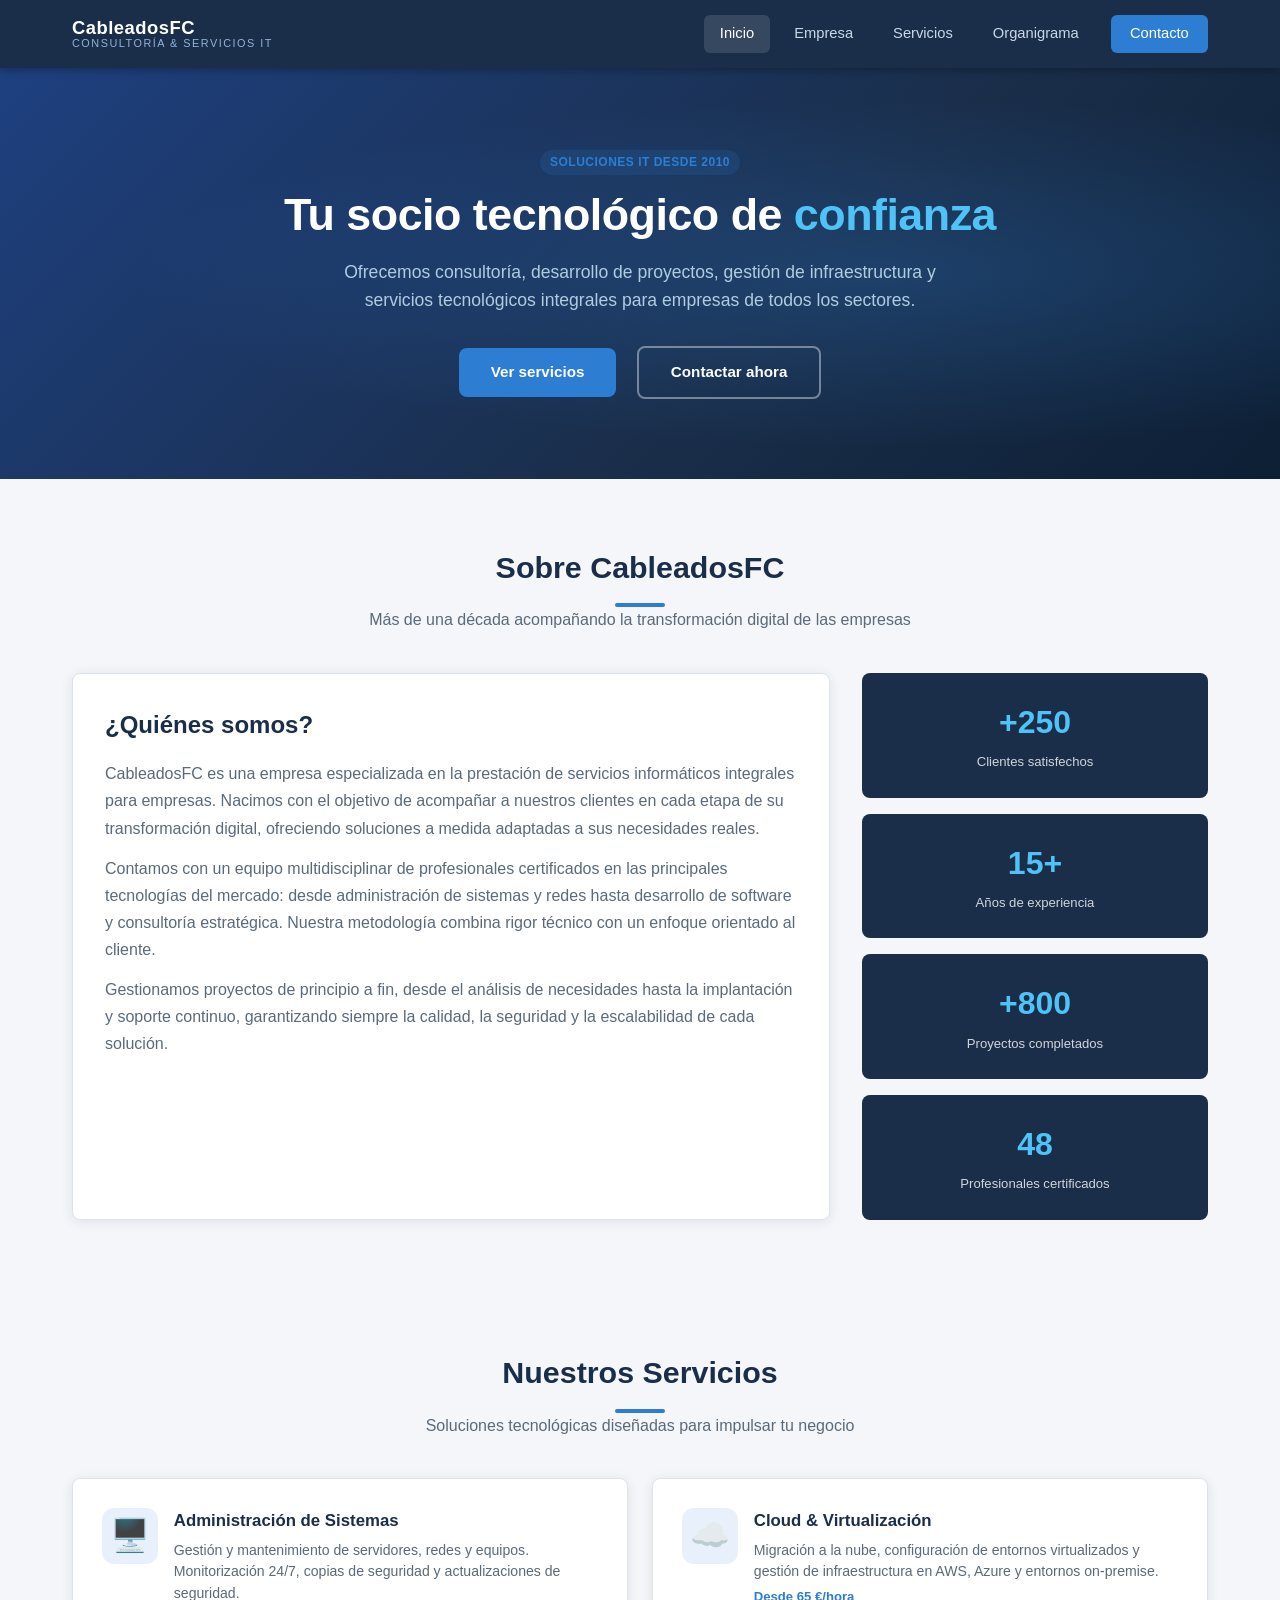
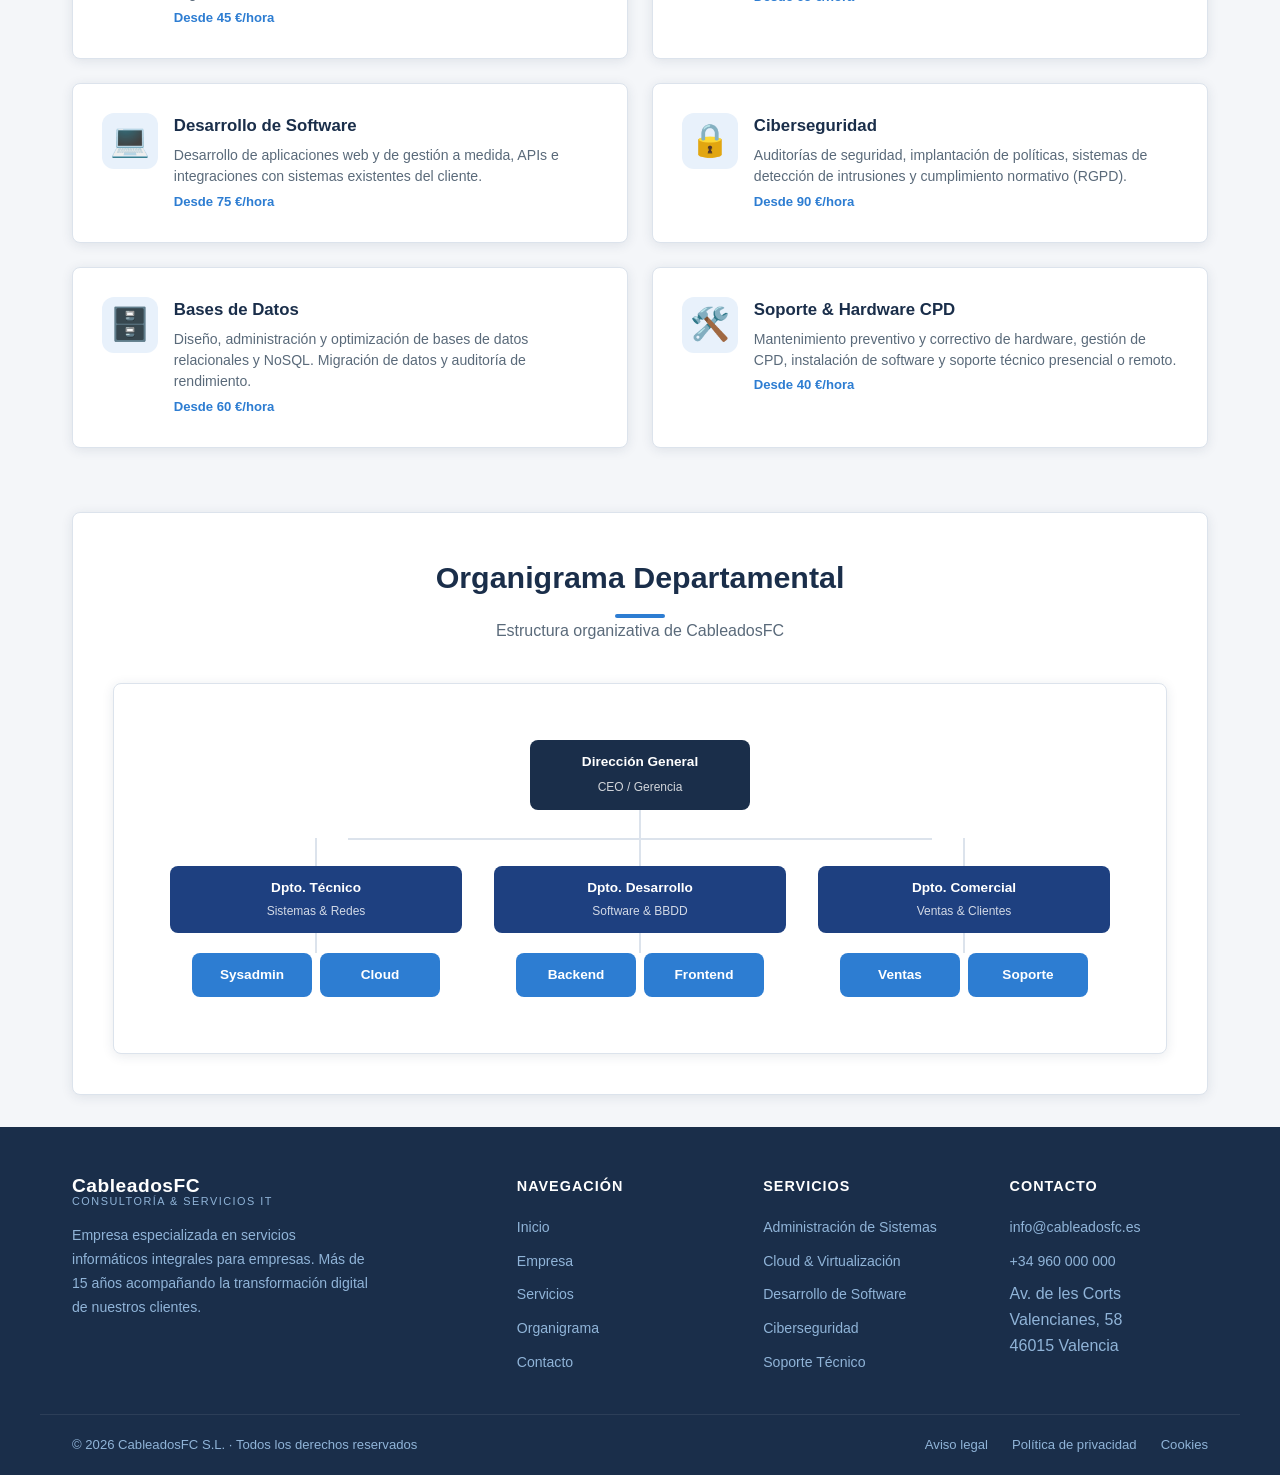
==== WEB_PI/index.html @ 805251ac "Web Creada" ====
<!DOCTYPE html>
<html lang="es">
<head>
  <meta charset="UTF-8">
  <meta name="viewport" content="width=device-width, initial-scale=1.0">
  <title>CableadosFC – Consultoría IT y Servicios Informáticos</title>
  <meta name="description" content="Empresa de servicios informáticos para empresas.">
  <link rel="stylesheet" href="CSS/styles.css">
</head>
<body>

  <header>
    <div class="header-inner">
      <a href="index.html" class="logo">
        <div class="logo-text">
          <span class="logo-name">CableadosFC</span>
          <span class="logo-tagline">Consultoría &amp; Servicios IT</span>
        </div>
      </a>
      <nav aria-label="Navegación principal">
        <a href="index.html" class="active">Inicio</a>
        <a href="#empresa">Empresa</a>
        <a href="#servicios">Servicios</a>
        <a href="#organigrama">Organigrama</a>
        <a href="HTML/contacto.html" class="nav-cta">Contacto</a>
      </nav>
    </div>
  </header>

  <section class="hero" aria-label="Presentación de la empresa">
    <div class="hero-content">
      <span class="badge">Soluciones IT desde 2010</span>
      <h1>Tu socio tecnológico de <span>confianza</span></h1>
      <p>Ofrecemos consultoría, desarrollo de proyectos, gestión de infraestructura y servicios tecnológicos integrales para empresas de todos los sectores.</p>
      <div>
        <a href="#servicios" class="btn btn-primary">Ver servicios</a>
        <a href="contacto.html" class="btn btn-outline">Contactar ahora</a>
      </div>
    </div>
  </section>

  <main>

    <section id="empresa" aria-labelledby="h2-empresa">
      <div class="section-header">
        <h2 id="h2-empresa">Sobre CableadosFC</h2>
        <div class="divider"></div>
        <p>Más de una década acompañando la transformación digital de las empresas</p>
      </div>
      <div class="empresa-grid">
        <article class="empresa-desc">
          <h2>¿Quiénes somos?</h2>
          <p>
            CableadosFC es una empresa especializada en la prestación de servicios informáticos integrales para empresas. Nacimos con el objetivo de acompañar a nuestros clientes en cada etapa de su transformación digital, ofreciendo soluciones a medida adaptadas a sus necesidades reales.
          </p>
          <p>
            Contamos con un equipo multidisciplinar de profesionales certificados en las principales tecnologías del mercado: desde administración de sistemas y redes hasta desarrollo de software y consultoría estratégica. Nuestra metodología combina rigor técnico con un enfoque orientado al cliente.
          </p>
          <p>
            Gestionamos proyectos de principio a fin, desde el análisis de necesidades hasta la implantación y soporte continuo, garantizando siempre la calidad, la seguridad y la escalabilidad de cada solución.
          </p>
        </article>
        <aside class="empresa-stats" aria-label="Estadísticas de la empresa">
          <div class="stat-card">
            <span class="stat-number">+250</span>
            <span class="stat-label">Clientes satisfechos</span>
          </div>
          <div class="stat-card">
            <span class="stat-number">15+</span>
            <span class="stat-label">Años de experiencia</span>
          </div>
          <div class="stat-card">
            <span class="stat-number">+800</span>
            <span class="stat-label">Proyectos completados</span>
          </div>
          <div class="stat-card">
            <span class="stat-number">48</span>
            <span class="stat-label">Profesionales certificados</span>
          </div>
        </aside>
      </div>
    </section>

    <section id="servicios" aria-labelledby="h2-servicios">
      <div class="section-header">
        <h2 id="h2-servicios">Nuestros Servicios</h2>
        <div class="divider"></div>
        <p>Soluciones tecnológicas diseñadas para impulsar tu negocio</p>
      </div>
      <div class="servicios-grid">

        <article class="servicio-card">
          <div class="servicio-icon">🖥️</div>
          <div class="servicio-info">
            <h3>Administración de Sistemas</h3>
            <p>Gestión y mantenimiento de servidores, redes y equipos. Monitorización 24/7, copias de seguridad y actualizaciones de seguridad.</p>
            <span class="precio">Desde 45 €/hora</span>
          </div>
        </article>

        <article class="servicio-card">
          <div class="servicio-icon">☁️</div>
          <div class="servicio-info">
            <h3>Cloud &amp; Virtualización</h3>
            <p>Migración a la nube, configuración de entornos virtualizados y gestión de infraestructura en AWS, Azure y entornos on-premise.</p>
            <span class="precio">Desde 65 €/hora</span>
          </div>
        </article>

        <article class="servicio-card">
          <div class="servicio-icon">💻</div>
          <div class="servicio-info">
            <h3>Desarrollo de Software</h3>
            <p>Desarrollo de aplicaciones web y de gestión a medida, APIs e integraciones con sistemas existentes del cliente.</p>
            <span class="precio">Desde 75 €/hora</span>
          </div>
        </article>

        <article class="servicio-card">
          <div class="servicio-icon">🔒</div>
          <div class="servicio-info">
            <h3>Ciberseguridad</h3>
            <p>Auditorías de seguridad, implantación de políticas, sistemas de detección de intrusiones y cumplimiento normativo (RGPD).</p>
            <span class="precio">Desde 90 €/hora</span>
          </div>
        </article>

        <article class="servicio-card">
          <div class="servicio-icon">🗄️</div>
          <div class="servicio-info">
            <h3>Bases de Datos</h3>
            <p>Diseño, administración y optimización de bases de datos relacionales y NoSQL. Migración de datos y auditoría de rendimiento.</p>
            <span class="precio">Desde 60 €/hora</span>
          </div>
        </article>

        <article class="servicio-card">
          <div class="servicio-icon">🛠️</div>
          <div class="servicio-info">
            <h3>Soporte &amp; Hardware CPD</h3>
            <p>Mantenimiento preventivo y correctivo de hardware, gestión de CPD, instalación de software y soporte técnico presencial o remoto.</p>
            <span class="precio">Desde 40 €/hora</span>
          </div>
        </article>

      </div>
    </section>

    <section id="organigrama" aria-labelledby="h2-org">
      <div class="section-header">
        <h2 id="h2-org">Organigrama Departamental</h2>
        <div class="divider"></div>
        <p>Estructura organizativa de CableadosFC</p>
      </div>

      <div id="organigrama">
        <div class="org-chart">

          <div class="org-node" style="max-width:220px; width:100%;">
            <strong>Dirección General</strong>
            <span>CEO / Gerencia</span>
          </div>

          <div class="org-line-v"></div>

          <div style="display:flex; width:100%; justify-content:center; position:relative;">
            <div style="position:absolute; top:0; left:20%; right:20%; height:2px; background:var(--borde);"></div>
            <div class="org-branch" style="flex:1;">
              <div class="org-line-v" style="height:28px;"></div>
              <div class="org-node secondary" style="width:90%;">
                <strong>Dpto. Técnico</strong>
                <span>Sistemas &amp; Redes</span>
              </div>
              <div class="org-line-v" style="height:20px;"></div>
              <div style="display:flex; gap:0.5rem; justify-content:center; width:100%;">
                <div class="org-node tertiary">
                  <strong>Sysadmin</strong>
                </div>
                <div class="org-node tertiary">
                  <strong>Cloud</strong>
                </div>
              </div>
            </div>

            <div class="org-branch" style="flex:1;">
              <div class="org-line-v" style="height:28px;"></div>
              <div class="org-node secondary" style="width:90%;">
                <strong>Dpto. Desarrollo</strong>
                <span>Software &amp; BBDD</span>
              </div>
              <div class="org-line-v" style="height:20px;"></div>
              <div style="display:flex; gap:0.5rem; justify-content:center; width:100%;">
                <div class="org-node tertiary">
                  <strong>Backend</strong>
                </div>
                <div class="org-node tertiary">
                  <strong>Frontend</strong>
                </div>
              </div>
            </div>

            <div class="org-branch" style="flex:1;">
              <div class="org-line-v" style="height:28px;"></div>
              <div class="org-node secondary" style="width:90%;">
                <strong>Dpto. Comercial</strong>
                <span>Ventas &amp; Clientes</span>
              </div>
              <div class="org-line-v" style="height:20px;"></div>
              <div style="display:flex; gap:0.5rem; justify-content:center; width:100%;">
                <div class="org-node tertiary">
                  <strong>Ventas</strong>
                </div>
                <div class="org-node tertiary">
                  <strong>Soporte</strong>
                </div>
              </div>
            </div>
          </div>

        </div>
      </div>
    </section>

  </main>

  <footer>
    <div class="footer-main">
      <div class="footer-brand">
        <div class="logo" style="margin-bottom:0;">
          <div class="logo-text">
            <span class="logo-name">CableadosFC</span>
            <span class="logo-tagline">Consultoría &amp; Servicios IT</span>
          </div>
        </div>
        <p>Empresa especializada en servicios informáticos integrales para empresas. Más de 15 años acompañando la transformación digital de nuestros clientes.</p>
      </div>
      <div class="footer-col">
        <h4>Navegación</h4>
        <ul>
          <li><a href="index.html">Inicio</a></li>
          <li><a href="#empresa">Empresa</a></li>
          <li><a href="#servicios">Servicios</a></li>
          <li><a href="#organigrama">Organigrama</a></li>
          <li><a href="contacto.html">Contacto</a></li>
        </ul>
      </div>
      <div class="footer-col">
        <h4>Servicios</h4>
        <ul>
          <li><a href="#servicios">Administración de Sistemas</a></li>
          <li><a href="#servicios">Cloud &amp; Virtualización</a></li>
          <li><a href="#servicios">Desarrollo de Software</a></li>
          <li><a href="#servicios">Ciberseguridad</a></li>
          <li><a href="#servicios">Soporte Técnico</a></li>
        </ul>
      </div>
      <div class="footer-col">
        <h4>Contacto</h4>
        <ul>
          <li><a href="mailto:info@cableadosfc.es">info@cableadosfc.es</a></li>
          <li><a href="tel:+34960000000">+34 960 000 000</a></li>
          <li>Av. de les Corts Valencianes, 58<br>46015 Valencia</li>
        </ul>
      </div>
    </div>
    <div class="footer-bottom">
      <span>&copy; 2026 CableadosFC S.L. · Todos los derechos reservados</span>
      <div style="display:flex;gap:1.5rem;">
        <a href="#">Aviso legal</a>
        <a href="#">Política de privacidad</a>
        <a href="#">Cookies</a>
      </div>
    </div>
  </footer>

</body>
</html>
---- WEB_PI/CSS/styles.css ----
/* ===== RESET & BASE ===== */
*, *::before, *::after {
  box-sizing: border-box;
  margin: 0;
  padding: 0;
}

:root {
  --azul-oscuro: #1a2e4a;
  --azul-medio: #1e4080;
  --azul-claro: #2d7dd2;
  --azul-hover: #1a5fa8;
  --gris-claro: #f4f6f9;
  --blanco: #ffffff;
  --texto: #2c3e50;
  --texto-suave: #5a6a7a;
  --borde: #dce3ec;
  --sombra: 0 2px 12px rgba(26,46,74,0.10);
  --radio: 8px;
  --font: 'Segoe UI', Tahoma, Geneva, sans-serif;
}

html { scroll-behavior: smooth; }

body {
  font-family: var(--font);
  font-size: 16px;
  color: var(--texto);
  background: var(--gris-claro);
  line-height: 1.6;
}

a { color: var(--azul-claro); text-decoration: none; transition: color .2s; }
a:hover { color: var(--azul-hover); }

img { max-width: 100%; display: block; }

/* ===== HEADER & NAV ===== */
header {
  background: var(--azul-oscuro);
  position: sticky;
  top: 0;
  z-index: 100;
  box-shadow: 0 2px 8px rgba(0,0,0,0.3);
}

.header-inner {
  max-width: 1200px;
  margin: 0 auto;
  padding: 0 2rem;
  display: flex;
  align-items: center;
  justify-content: space-between;
  height: 68px;
}

.logo {
  display: flex;
  align-items: center;
  gap: 12px;
  text-decoration: none;
}


.logo-text {
  display: flex;
  flex-direction: column;
  line-height: 1.1;
}

.logo-name {
  font-size: 1.15rem;
  font-weight: 700;
  color: var(--blanco);
  letter-spacing: 0.5px;
}

.logo-tagline {
  font-size: 0.68rem;
  color: #90b4d8;
  letter-spacing: 1.5px;
  text-transform: uppercase;
}

nav {
  display: flex;
  align-items: center;
  gap: 0.5rem;
}

nav a {
  color: #c8d8e8;
  padding: 0.45rem 1rem;
  border-radius: 6px;
  font-size: 0.92rem;
  font-weight: 500;
  transition: all .2s;
  white-space: nowrap;
}

nav a:hover, nav a.active {
  color: var(--blanco);
  background: rgba(255,255,255,0.12);
}

.nav-cta {
  background: var(--azul-claro) !important;
  color: white !important;
  padding: 0.45rem 1.2rem !important;
  margin-left: 0.5rem;
}

.nav-cta:hover {
  background: var(--azul-hover) !important;
}

/* ===== HERO / H1 ===== */
.hero {
  background: linear-gradient(135deg, var(--azul-medio) 0%, var(--azul-oscuro) 60%, #0d1f35 100%);
  color: var(--blanco);
  padding: 5rem 2rem;
  text-align: center;
  position: relative;
  overflow: hidden;
}

.hero::before {
  content: '';
  position: absolute;
  inset: 0;
  background: radial-gradient(ellipse at 70% 50%, rgba(45,125,210,0.25) 0%, transparent 60%);
}

.hero-content {
  position: relative;
  max-width: 780px;
  margin: 0 auto;
}

.hero h1 {
  font-size: clamp(1.8rem, 4vw, 2.8rem);
  font-weight: 800;
  line-height: 1.2;
  margin-bottom: 1rem;
  letter-spacing: -0.5px;
}

.hero h1 span { color: #4fc3f7; }

.hero p {
  font-size: 1.1rem;
  color: #b0cce0;
  max-width: 600px;
  margin: 0 auto 2rem;
}

.btn {
  display: inline-block;
  padding: 0.75rem 2rem;
  border-radius: 8px;
  font-weight: 600;
  font-size: 0.95rem;
  transition: all .2s;
  cursor: pointer;
  border: none;
  font-family: var(--font);
}

.btn-primary {
  background: var(--azul-claro);
  color: white;
}

.btn-primary:hover {
  background: var(--azul-hover);
  color: white;
  transform: translateY(-2px);
  box-shadow: 0 4px 16px rgba(45,125,210,0.4);
}

.btn-outline {
  background: transparent;
  color: white;
  border: 2px solid rgba(255,255,255,0.4);
  margin-left: 1rem;
}

.btn-outline:hover {
  background: rgba(255,255,255,0.1);
  color: white;
  border-color: white;
}

/* ===== LAYOUT ===== */
main {
  max-width: 1200px;
  margin: 0 auto;
  padding: 0 2rem;
}

section {
  padding: 4rem 0;
}

.section-header {
  text-align: center;
  margin-bottom: 2.5rem;
}

.section-header h2 {
  font-size: 1.9rem;
  font-weight: 700;
  color: var(--azul-oscuro);
  margin-bottom: 0.5rem;
}

.section-header p {
  color: var(--texto-suave);
  font-size: 1rem;
  max-width: 550px;
  margin: 0 auto;
}

.divider {
  width: 50px;
  height: 4px;
  background: var(--azul-claro);
  border-radius: 2px;
  margin: 0.75rem auto 0;
}

/* ===== SERVICIOS (Flexbox 2 cols) ===== */
.servicios-grid {
  display: flex;
  flex-wrap: wrap;
  gap: 1.5rem;
}

.servicio-card {
  flex: 1 1 calc(50% - 0.75rem);
  background: var(--blanco);
  border-radius: var(--radio);
  padding: 1.8rem;
  box-shadow: var(--sombra);
  border: 1px solid var(--borde);
  display: flex;
  gap: 1rem;
  align-items: flex-start;
  transition: transform .2s, box-shadow .2s;
}

.servicio-card:hover {
  transform: translateY(-4px);
  box-shadow: 0 8px 24px rgba(26,46,74,0.15);
}

.servicio-icon {
  font-size: 2rem;
  width: 56px;
  height: 56px;
  background: #e8f1fb;
  border-radius: 12px;
  display: flex;
  align-items: center;
  justify-content: center;
  flex-shrink: 0;
}

.servicio-info h3 {
  font-size: 1.05rem;
  font-weight: 700;
  color: var(--azul-oscuro);
  margin-bottom: 0.35rem;
}

.servicio-info p {
  font-size: 0.88rem;
  color: var(--texto-suave);
  line-height: 1.5;
}

.servicio-info .precio {
  margin-top: 0.5rem;
  font-size: 0.82rem;
  font-weight: 600;
  color: var(--azul-claro);
}

/* ===== ORGANIGRAMA ===== */
#organigrama {
  background: var(--blanco);
  border-radius: var(--radio);
  padding: 2.5rem;
  box-shadow: var(--sombra);
  border: 1px solid var(--borde);
}

.org-tree {
  display: flex;
  flex-direction: column;
  align-items: center;
  gap: 0;
}

.org-level {
  display: flex;
  justify-content: center;
  gap: 1.5rem;
  position: relative;
  width: 100%;
}

.org-level::before {
  content: '';
  position: absolute;
  top: 0;
  left: 50%;
  transform: translateX(-50%);
  width: 2px;
  height: 30px;
  background: var(--borde);
  top: -30px;
}

.org-level:first-child::before { display: none; }

.org-connector {
  height: 30px;
  display: flex;
  align-items: center;
  justify-content: center;
  position: relative;
}

.org-connector::before {
  content: '';
  width: 2px;
  height: 100%;
  background: var(--borde);
}

.org-row-connector {
  height: 30px;
  position: relative;
  display: flex;
  align-items: flex-start;
}

.org-node {
  background: var(--azul-oscuro);
  color: white;
  border-radius: 8px;
  padding: 0.7rem 1.4rem;
  text-align: center;
  min-width: 140px;
  position: relative;
}

.org-node.secondary {
  background: var(--azul-medio);
  font-size: 0.9rem;
}

.org-node.tertiary {
  background: var(--azul-claro);
  font-size: 0.85rem;
  min-width: 120px;
}

.org-node strong {
  display: block;
  font-size: 0.85rem;
  font-weight: 700;
}

.org-node span {
  font-size: 0.75rem;
  opacity: 0.8;
}

/* Custom org chart layout */
.org-chart {
  display: flex;
  flex-direction: column;
  align-items: center;
  gap: 0;
  overflow-x: auto;
  padding: 1rem 0;
}

.org-top { margin-bottom: 0; }

.org-line-v {
  width: 2px;
  height: 28px;
  background: var(--borde);
  margin: 0 auto;
}

.org-line-h-wrap {
  display: flex;
  align-items: flex-start;
  position: relative;
  justify-content: center;
}

.org-line-h-wrap::before {
  content: '';
  position: absolute;
  top: 0;
  left: calc(12.5% + 1px);
  right: calc(12.5% + 1px);
  height: 2px;
  background: var(--borde);
}

.org-branch {
  display: flex;
  flex-direction: column;
  align-items: center;
  flex: 1;
}

.org-branch .org-line-v { height: 20px; }

/* ===== EMPRESA INFO ===== */
.empresa-grid {
  display: flex;
  gap: 2rem;
  align-items: stretch;
}

.empresa-desc {
  flex: 2;
  background: var(--blanco);
  border-radius: var(--radio);
  padding: 2rem;
  box-shadow: var(--sombra);
  border: 1px solid var(--borde);
}

.empresa-stats {
  flex: 1;
  display: flex;
  flex-direction: column;
  gap: 1rem;
}

.stat-card {
  background: var(--azul-oscuro);
  color: white;
  border-radius: var(--radio);
  padding: 1.5rem;
  text-align: center;
}

.stat-number {
  font-size: 2rem;
  font-weight: 800;
  color: #4fc3f7;
  display: block;
}

.stat-label {
  font-size: 0.82rem;
  opacity: 0.8;
}

.empresa-desc h2 {
  color: var(--azul-oscuro);
  font-size: 1.5rem;
  margin-bottom: 1rem;
  font-weight: 700;
}

.empresa-desc p {
  color: var(--texto-suave);
  margin-bottom: 0.8rem;
  line-height: 1.7;
}

/* ===== CONTACTO PAGE ===== */
.contacto-layout {
  display: flex;
  gap: 2.5rem;
  align-items: flex-start;
}

.contacto-form-wrap {
  flex: 3;
  background: var(--blanco);
  border-radius: var(--radio);
  padding: 2.5rem;
  box-shadow: var(--sombra);
  border: 1px solid var(--borde);
}

.contacto-info {
  flex: 1.5;
  display: flex;
  flex-direction: column;
  gap: 1rem;
}

.info-card {
  background: var(--blanco);
  border-radius: var(--radio);
  padding: 1.3rem 1.5rem;
  box-shadow: var(--sombra);
  border: 1px solid var(--borde);
  display: flex;
  align-items: center;
  gap: 1rem;
}

.info-icon {
  font-size: 1.5rem;
  width: 44px;
  height: 44px;
  background: #e8f1fb;
  border-radius: 10px;
  display: flex;
  align-items: center;
  justify-content: center;
  flex-shrink: 0;
}

.info-card h4 {
  font-size: 0.82rem;
  font-weight: 600;
  color: var(--texto-suave);
  text-transform: uppercase;
  letter-spacing: 0.5px;
  margin-bottom: 0.2rem;
}

.info-card p {
  font-size: 0.9rem;
  color: var(--texto);
  font-weight: 500;
}

/* ===== FORM ===== */
.form-group {
  margin-bottom: 1.3rem;
}

.form-group label {
  display: block;
  font-size: 0.88rem;
  font-weight: 600;
  color: var(--azul-oscuro);
  margin-bottom: 0.4rem;
}

.form-group input,
.form-group textarea,
.form-group select {
  width: 100%;
  padding: 0.7rem 1rem;
  border: 1.5px solid var(--borde);
  border-radius: 6px;
  font-family: var(--font);
  font-size: 0.95rem;
  color: var(--texto);
  background: var(--gris-claro);
  transition: border-color .2s, box-shadow .2s;
  outline: none;
}

.form-group input:focus,
.form-group textarea:focus,
.form-group select:focus {
  border-color: var(--azul-claro);
  box-shadow: 0 0 0 3px rgba(45,125,210,0.15);
  background: white;
}

.form-group textarea { resize: vertical; min-height: 130px; }

.form-row { display: flex; gap: 1rem; }
.form-row .form-group { flex: 1; }

.form-submit { text-align: right; margin-top: 0.5rem; }

.form-title {
  font-size: 1.3rem;
  font-weight: 700;
  color: var(--azul-oscuro);
  margin-bottom: 0.3rem;
}

.form-subtitle {
  font-size: 0.88rem;
  color: var(--texto-suave);
  margin-bottom: 1.5rem;
}

/* ===== MAPA PLACEHOLDER ===== */
.mapa {
  background: linear-gradient(135deg, #e8f1fb, #d0e4f7);
  border-radius: var(--radio);
  height: 180px;
  display: flex;
  align-items: center;
  justify-content: center;
  flex-direction: column;
  gap: 0.5rem;
  color: var(--azul-medio);
  font-weight: 600;
  font-size: 0.9rem;
  border: 1px solid var(--borde);
}

.mapa span { font-size: 2rem; }

/* ===== FOOTER ===== */
footer {
  background: var(--azul-oscuro);
  color: #90b4d8;
  margin-top: 2rem;
}

.footer-main {
  max-width: 1200px;
  margin: 0 auto;
  padding: 3rem 2rem 2rem;
  display: flex;
  gap: 3rem;
  flex-wrap: wrap;
}

.footer-brand { flex: 2; }
.footer-col { flex: 1; min-width: 150px; }

.footer-brand .logo-name { font-size: 1.2rem; }
.footer-brand p {
  margin-top: 1rem;
  font-size: 0.88rem;
  line-height: 1.7;
  max-width: 300px;
}

.footer-col h4 {
  color: var(--blanco);
  font-size: 0.9rem;
  font-weight: 700;
  text-transform: uppercase;
  letter-spacing: 1px;
  margin-bottom: 1rem;
}

.footer-col ul { list-style: none; }
.footer-col ul li { margin-bottom: 0.5rem; }
.footer-col ul li a {
  color: #90b4d8;
  font-size: 0.88rem;
  transition: color .2s;
}
.footer-col ul li a:hover { color: var(--blanco); }

.footer-bottom {
  border-top: 1px solid rgba(255,255,255,0.08);
  padding: 1.2rem 2rem;
  max-width: 1200px;
  margin: 0 auto;
  display: flex;
  justify-content: space-between;
  align-items: center;
  font-size: 0.82rem;
  flex-wrap: wrap;
  gap: 0.5rem;
}

.footer-bottom a { color: #90b4d8; }
.footer-bottom a:hover { color: white; }

/* ===== BREADCRUMB (contacto) ===== */
.breadcrumb {
  background: var(--azul-medio);
  padding: 2.5rem 2rem;
  color: white;
  text-align: center;
}

.breadcrumb h1 { font-size: 1.8rem; font-weight: 700; }
.breadcrumb p { opacity: 0.75; margin-top: 0.3rem; font-size: 0.95rem; }
.breadcrumb-nav {
  margin-top: 0.8rem;
  font-size: 0.85rem;
  opacity: 0.7;
}
.breadcrumb-nav a { color: #4fc3f7; }
.breadcrumb-nav a:hover { color: white; }

/* ===== BADGE ===== */
.badge {
  display: inline-block;
  background: rgba(45,125,210,0.15);
  color: var(--azul-claro);
  font-size: 0.75rem;
  font-weight: 700;
  padding: 0.2rem 0.65rem;
  border-radius: 20px;
  letter-spacing: 0.5px;
  text-transform: uppercase;
  margin-bottom: 0.8rem;
}

/* ===== RESPONSIVE ===== */
@media (max-width: 900px) {
  .empresa-grid { flex-direction: column; }
  .empresa-stats { flex-direction: row; }
  .contacto-layout { flex-direction: column; }
}

@media (max-width: 768px) {
  .header-inner { padding: 0 1rem; }
  .logo-tagline { display: none; }

  nav a { padding: 0.4rem 0.6rem; font-size: 0.82rem; }

  .hero { padding: 3rem 1.5rem; }
  .btn-outline { display: none; }

  main { padding: 0 1rem; }
  section { padding: 2.5rem 0; }

  .servicio-card { flex: 1 1 100%; }
  .form-row { flex-direction: column; gap: 0; }
  .empresa-stats { flex-direction: column; }

  .footer-main { flex-direction: column; gap: 1.5rem; }
  .footer-bottom { flex-direction: column; text-align: center; }
}

@media (max-width: 480px) {
  nav { gap: 0.2rem; }
  nav a:not(.nav-cta) { display: none; }
  .org-node { min-width: 90px; padding: 0.5rem 0.8rem; font-size: 0.78rem; }
}
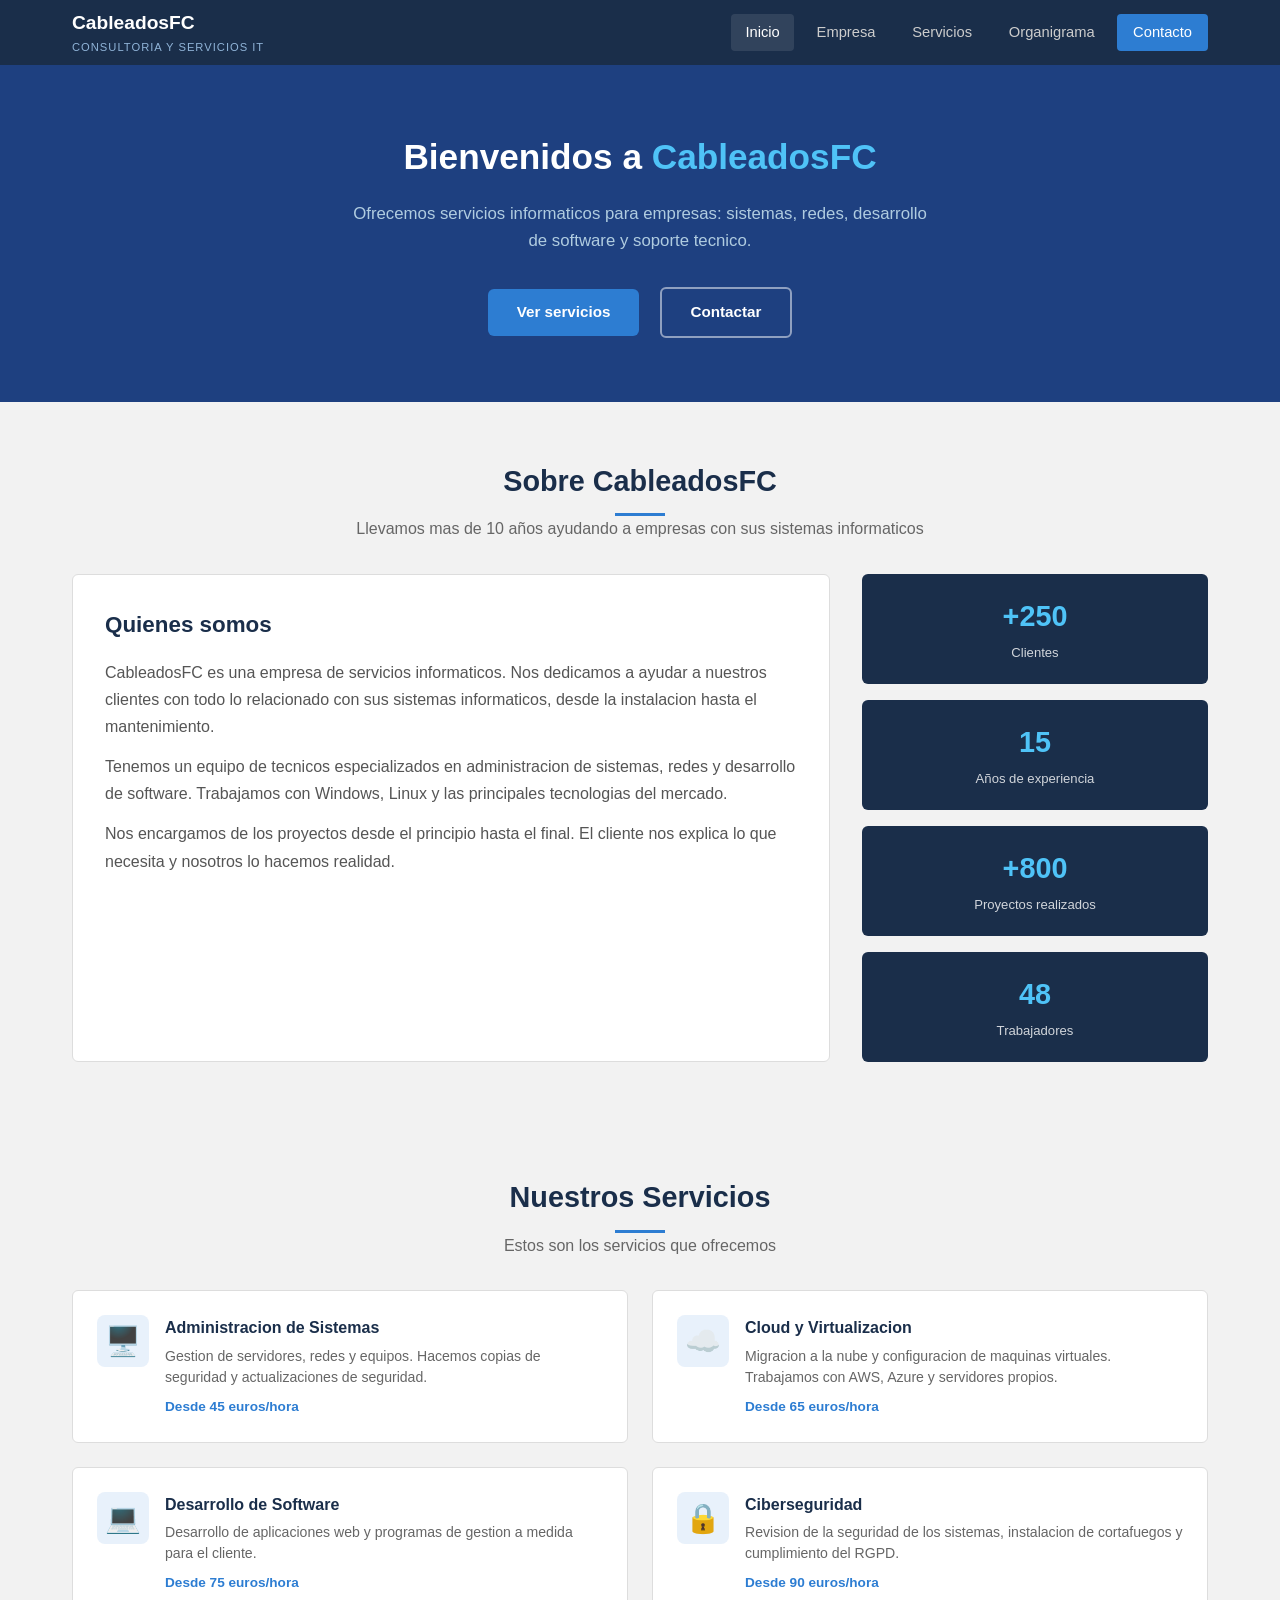
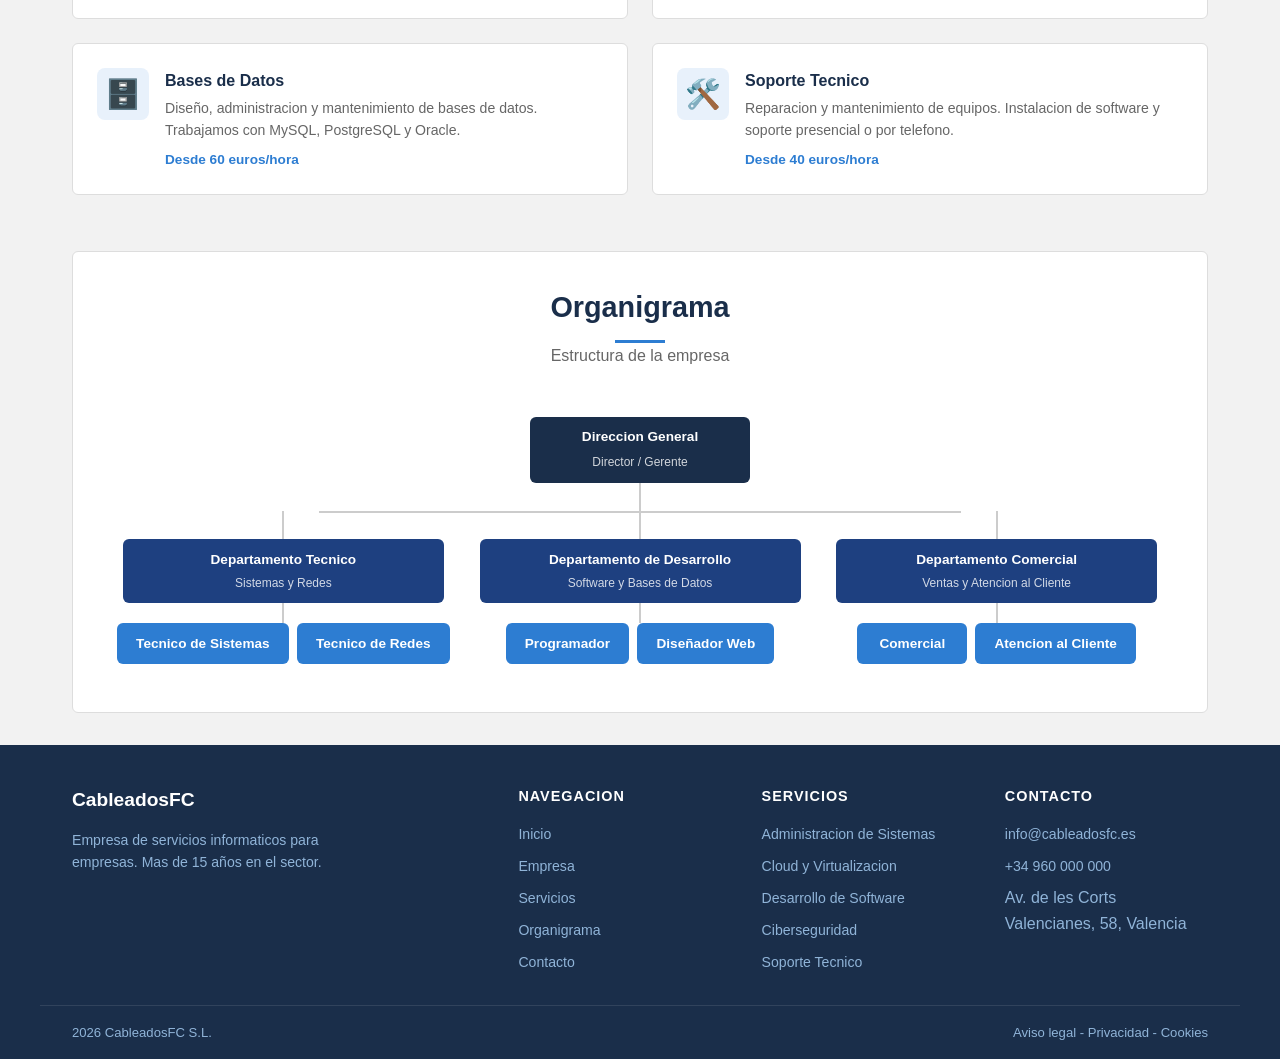
==== commit eb840d3a: "Cambios en la Web" ====
--- a/WEB_PI/index.html
+++ b/WEB_PI/index.html
@@ -3,8 +3,7 @@
 <head>
   <meta charset="UTF-8">
   <meta name="viewport" content="width=device-width, initial-scale=1.0">
-  <title>CableadosFC – Consultoría IT y Servicios Informáticos</title>
-  <meta name="description" content="Empresa de servicios informáticos para empresas.">
+  <title>CableadosFC - Servicios Informaticos</title>
   <link rel="stylesheet" href="CSS/styles.css">
 </head>
 <body>
@@ -12,12 +11,10 @@
   <header>
     <div class="header-inner">
       <a href="index.html" class="logo">
-        <div class="logo-text">
-          <span class="logo-name">CableadosFC</span>
-          <span class="logo-tagline">Consultoría &amp; Servicios IT</span>
-        </div>
+        <span class="logo-name">CableadosFC</span>
+        <span class="logo-tagline">Consultoria y Servicios IT</span>
       </a>
-      <nav aria-label="Navegación principal">
+      <nav>
         <a href="index.html" class="active">Inicio</a>
         <a href="#empresa">Empresa</a>
         <a href="#servicios">Servicios</a>
@@ -27,83 +24,82 @@
     </div>
   </header>
 
-  <section class="hero" aria-label="Presentación de la empresa">
+  <section class="hero">
     <div class="hero-content">
-      <span class="badge">Soluciones IT desde 2010</span>
-      <h1>Tu socio tecnológico de <span>confianza</span></h1>
-      <p>Ofrecemos consultoría, desarrollo de proyectos, gestión de infraestructura y servicios tecnológicos integrales para empresas de todos los sectores.</p>
+      <h1>Bienvenidos a <span>CableadosFC</span></h1>
+      <p>Ofrecemos servicios informaticos para empresas: sistemas, redes, desarrollo de software y soporte tecnico.</p>
       <div>
         <a href="#servicios" class="btn btn-primary">Ver servicios</a>
-        <a href="contacto.html" class="btn btn-outline">Contactar ahora</a>
+        <a href="HTML/contacto.html" class="btn btn-outline">Contactar</a>
       </div>
     </div>
   </section>
 
   <main>
 
-    <section id="empresa" aria-labelledby="h2-empresa">
+    <section id="empresa">
       <div class="section-header">
-        <h2 id="h2-empresa">Sobre CableadosFC</h2>
+        <h2>Sobre CableadosFC</h2>
         <div class="divider"></div>
-        <p>Más de una década acompañando la transformación digital de las empresas</p>
+        <p>Llevamos mas de 10 años ayudando a empresas con sus sistemas informaticos</p>
       </div>
       <div class="empresa-grid">
         <article class="empresa-desc">
-          <h2>¿Quiénes somos?</h2>
+          <h2>Quienes somos</h2>
           <p>
-            CableadosFC es una empresa especializada en la prestación de servicios informáticos integrales para empresas. Nacimos con el objetivo de acompañar a nuestros clientes en cada etapa de su transformación digital, ofreciendo soluciones a medida adaptadas a sus necesidades reales.
+            CableadosFC es una empresa de servicios informaticos. Nos dedicamos a ayudar a nuestros clientes con todo lo relacionado con sus sistemas informaticos, desde la instalacion hasta el mantenimiento.
           </p>
           <p>
-            Contamos con un equipo multidisciplinar de profesionales certificados en las principales tecnologías del mercado: desde administración de sistemas y redes hasta desarrollo de software y consultoría estratégica. Nuestra metodología combina rigor técnico con un enfoque orientado al cliente.
+            Tenemos un equipo de tecnicos especializados en administracion de sistemas, redes y desarrollo de software. Trabajamos con Windows, Linux y las principales tecnologias del mercado.
           </p>
           <p>
-            Gestionamos proyectos de principio a fin, desde el análisis de necesidades hasta la implantación y soporte continuo, garantizando siempre la calidad, la seguridad y la escalabilidad de cada solución.
+            Nos encargamos de los proyectos desde el principio hasta el final. El cliente nos explica lo que necesita y nosotros lo hacemos realidad.
           </p>
         </article>
-        <aside class="empresa-stats" aria-label="Estadísticas de la empresa">
+        <aside class="empresa-stats">
           <div class="stat-card">
             <span class="stat-number">+250</span>
-            <span class="stat-label">Clientes satisfechos</span>
-          </div>
-          <div class="stat-card">
-            <span class="stat-number">15+</span>
+            <span class="stat-label">Clientes</span>
+          </div>
+          <div class="stat-card">
+            <span class="stat-number">15</span>
             <span class="stat-label">Años de experiencia</span>
           </div>
           <div class="stat-card">
             <span class="stat-number">+800</span>
-            <span class="stat-label">Proyectos completados</span>
+            <span class="stat-label">Proyectos realizados</span>
           </div>
           <div class="stat-card">
             <span class="stat-number">48</span>
-            <span class="stat-label">Profesionales certificados</span>
+            <span class="stat-label">Trabajadores</span>
           </div>
         </aside>
       </div>
     </section>
 
-    <section id="servicios" aria-labelledby="h2-servicios">
+    <section id="servicios">
       <div class="section-header">
-        <h2 id="h2-servicios">Nuestros Servicios</h2>
+        <h2>Nuestros Servicios</h2>
         <div class="divider"></div>
-        <p>Soluciones tecnológicas diseñadas para impulsar tu negocio</p>
+        <p>Estos son los servicios que ofrecemos</p>
       </div>
       <div class="servicios-grid">
 
         <article class="servicio-card">
           <div class="servicio-icon">🖥️</div>
           <div class="servicio-info">
-            <h3>Administración de Sistemas</h3>
-            <p>Gestión y mantenimiento de servidores, redes y equipos. Monitorización 24/7, copias de seguridad y actualizaciones de seguridad.</p>
-            <span class="precio">Desde 45 €/hora</span>
+            <h3>Administracion de Sistemas</h3>
+            <p>Gestion de servidores, redes y equipos. Hacemos copias de seguridad y actualizaciones de seguridad.</p>
+            <span class="precio">Desde 45 euros/hora</span>
           </div>
         </article>
 
         <article class="servicio-card">
           <div class="servicio-icon">☁️</div>
           <div class="servicio-info">
-            <h3>Cloud &amp; Virtualización</h3>
-            <p>Migración a la nube, configuración de entornos virtualizados y gestión de infraestructura en AWS, Azure y entornos on-premise.</p>
-            <span class="precio">Desde 65 €/hora</span>
+            <h3>Cloud y Virtualizacion</h3>
+            <p>Migracion a la nube y configuracion de maquinas virtuales. Trabajamos con AWS, Azure y servidores propios.</p>
+            <span class="precio">Desde 65 euros/hora</span>
           </div>
         </article>
 
@@ -111,8 +107,8 @@
           <div class="servicio-icon">💻</div>
           <div class="servicio-info">
             <h3>Desarrollo de Software</h3>
-            <p>Desarrollo de aplicaciones web y de gestión a medida, APIs e integraciones con sistemas existentes del cliente.</p>
-            <span class="precio">Desde 75 €/hora</span>
+            <p>Desarrollo de aplicaciones web y programas de gestion a medida para el cliente.</p>
+            <span class="precio">Desde 75 euros/hora</span>
           </div>
         </article>
 
@@ -120,8 +116,8 @@
           <div class="servicio-icon">🔒</div>
           <div class="servicio-info">
             <h3>Ciberseguridad</h3>
-            <p>Auditorías de seguridad, implantación de políticas, sistemas de detección de intrusiones y cumplimiento normativo (RGPD).</p>
-            <span class="precio">Desde 90 €/hora</span>
+            <p>Revision de la seguridad de los sistemas, instalacion de cortafuegos y cumplimiento del RGPD.</p>
+            <span class="precio">Desde 90 euros/hora</span>
           </div>
         </article>
 
@@ -129,90 +125,78 @@
           <div class="servicio-icon">🗄️</div>
           <div class="servicio-info">
             <h3>Bases de Datos</h3>
-            <p>Diseño, administración y optimización de bases de datos relacionales y NoSQL. Migración de datos y auditoría de rendimiento.</p>
-            <span class="precio">Desde 60 €/hora</span>
+            <p>Diseño, administracion y mantenimiento de bases de datos. Trabajamos con MySQL, PostgreSQL y Oracle.</p>
+            <span class="precio">Desde 60 euros/hora</span>
           </div>
         </article>
 
         <article class="servicio-card">
           <div class="servicio-icon">🛠️</div>
           <div class="servicio-info">
-            <h3>Soporte &amp; Hardware CPD</h3>
-            <p>Mantenimiento preventivo y correctivo de hardware, gestión de CPD, instalación de software y soporte técnico presencial o remoto.</p>
-            <span class="precio">Desde 40 €/hora</span>
+            <h3>Soporte Tecnico</h3>
+            <p>Reparacion y mantenimiento de equipos. Instalacion de software y soporte presencial o por telefono.</p>
+            <span class="precio">Desde 40 euros/hora</span>
           </div>
         </article>
 
       </div>
     </section>
 
-    <section id="organigrama" aria-labelledby="h2-org">
+    <section id="organigrama">
       <div class="section-header">
-        <h2 id="h2-org">Organigrama Departamental</h2>
+        <h2>Organigrama</h2>
         <div class="divider"></div>
-        <p>Estructura organizativa de CableadosFC</p>
-      </div>
-
-      <div id="organigrama">
+        <p>Estructura de la empresa</p>
+      </div>
+
+      <div id="org-wrap">
         <div class="org-chart">
 
           <div class="org-node" style="max-width:220px; width:100%;">
-            <strong>Dirección General</strong>
-            <span>CEO / Gerencia</span>
+            <strong>Direccion General</strong>
+            <span>Director / Gerente</span>
           </div>
 
           <div class="org-line-v"></div>
 
           <div style="display:flex; width:100%; justify-content:center; position:relative;">
-            <div style="position:absolute; top:0; left:20%; right:20%; height:2px; background:var(--borde);"></div>
+            <div style="position:absolute; top:0; left:20%; right:20%; height:2px; background:#ccc;"></div>
             <div class="org-branch" style="flex:1;">
               <div class="org-line-v" style="height:28px;"></div>
               <div class="org-node secondary" style="width:90%;">
-                <strong>Dpto. Técnico</strong>
-                <span>Sistemas &amp; Redes</span>
+                <strong>Departamento Tecnico</strong>
+                <span>Sistemas y Redes</span>
               </div>
               <div class="org-line-v" style="height:20px;"></div>
               <div style="display:flex; gap:0.5rem; justify-content:center; width:100%;">
-                <div class="org-node tertiary">
-                  <strong>Sysadmin</strong>
-                </div>
-                <div class="org-node tertiary">
-                  <strong>Cloud</strong>
-                </div>
+                <div class="org-node tertiary"><strong>Tecnico de Sistemas</strong></div>
+                <div class="org-node tertiary"><strong>Tecnico de Redes</strong></div>
               </div>
             </div>
 
             <div class="org-branch" style="flex:1;">
               <div class="org-line-v" style="height:28px;"></div>
               <div class="org-node secondary" style="width:90%;">
-                <strong>Dpto. Desarrollo</strong>
-                <span>Software &amp; BBDD</span>
+                <strong>Departamento de Desarrollo</strong>
+                <span>Software y Bases de Datos</span>
               </div>
               <div class="org-line-v" style="height:20px;"></div>
               <div style="display:flex; gap:0.5rem; justify-content:center; width:100%;">
-                <div class="org-node tertiary">
-                  <strong>Backend</strong>
-                </div>
-                <div class="org-node tertiary">
-                  <strong>Frontend</strong>
-                </div>
+                <div class="org-node tertiary"><strong>Programador</strong></div>
+                <div class="org-node tertiary"><strong>Diseñador Web</strong></div>
               </div>
             </div>
 
             <div class="org-branch" style="flex:1;">
               <div class="org-line-v" style="height:28px;"></div>
               <div class="org-node secondary" style="width:90%;">
-                <strong>Dpto. Comercial</strong>
-                <span>Ventas &amp; Clientes</span>
+                <strong>Departamento Comercial</strong>
+                <span>Ventas y Atencion al Cliente</span>
               </div>
               <div class="org-line-v" style="height:20px;"></div>
               <div style="display:flex; gap:0.5rem; justify-content:center; width:100%;">
-                <div class="org-node tertiary">
-                  <strong>Ventas</strong>
-                </div>
-                <div class="org-node tertiary">
-                  <strong>Soporte</strong>
-                </div>
+                <div class="org-node tertiary"><strong>Comercial</strong></div>
+                <div class="org-node tertiary"><strong>Atencion al Cliente</strong></div>
               </div>
             </div>
           </div>
@@ -226,32 +210,27 @@
   <footer>
     <div class="footer-main">
       <div class="footer-brand">
-        <div class="logo" style="margin-bottom:0;">
-          <div class="logo-text">
-            <span class="logo-name">CableadosFC</span>
-            <span class="logo-tagline">Consultoría &amp; Servicios IT</span>
-          </div>
-        </div>
-        <p>Empresa especializada en servicios informáticos integrales para empresas. Más de 15 años acompañando la transformación digital de nuestros clientes.</p>
+        <span class="logo-name">CableadosFC</span>
+        <p>Empresa de servicios informaticos para empresas. Mas de 15 años en el sector.</p>
       </div>
       <div class="footer-col">
-        <h4>Navegación</h4>
+        <h4>Navegacion</h4>
         <ul>
           <li><a href="index.html">Inicio</a></li>
           <li><a href="#empresa">Empresa</a></li>
           <li><a href="#servicios">Servicios</a></li>
           <li><a href="#organigrama">Organigrama</a></li>
-          <li><a href="contacto.html">Contacto</a></li>
+          <li><a href="HTML/contacto.html">Contacto</a></li>
         </ul>
       </div>
       <div class="footer-col">
         <h4>Servicios</h4>
         <ul>
-          <li><a href="#servicios">Administración de Sistemas</a></li>
-          <li><a href="#servicios">Cloud &amp; Virtualización</a></li>
+          <li><a href="#servicios">Administracion de Sistemas</a></li>
+          <li><a href="#servicios">Cloud y Virtualizacion</a></li>
           <li><a href="#servicios">Desarrollo de Software</a></li>
           <li><a href="#servicios">Ciberseguridad</a></li>
-          <li><a href="#servicios">Soporte Técnico</a></li>
+          <li><a href="#servicios">Soporte Tecnico</a></li>
         </ul>
       </div>
       <div class="footer-col">
@@ -259,15 +238,15 @@
         <ul>
           <li><a href="mailto:info@cableadosfc.es">info@cableadosfc.es</a></li>
           <li><a href="tel:+34960000000">+34 960 000 000</a></li>
-          <li>Av. de les Corts Valencianes, 58<br>46015 Valencia</li>
+          <li>Av. de les Corts Valencianes, 58, Valencia</li>
         </ul>
       </div>
     </div>
     <div class="footer-bottom">
-      <span>&copy; 2026 CableadosFC S.L. · Todos los derechos reservados</span>
-      <div style="display:flex;gap:1.5rem;">
-        <a href="#">Aviso legal</a>
-        <a href="#">Política de privacidad</a>
+      <span>2026 CableadosFC S.L.</span>
+      <div>
+        <a href="#">Aviso legal</a> -
+        <a href="#">Privacidad</a> -
         <a href="#">Cookies</a>
       </div>
     </div>
--- a/WEB_PI/CSS/styles.css
+++ b/WEB_PI/CSS/styles.css
@@ -1,47 +1,35 @@
-/* ===== RESET & BASE ===== */
-*, *::before, *::after {
+* {
   box-sizing: border-box;
   margin: 0;
   padding: 0;
 }
 
-:root {
-  --azul-oscuro: #1a2e4a;
-  --azul-medio: #1e4080;
-  --azul-claro: #2d7dd2;
-  --azul-hover: #1a5fa8;
-  --gris-claro: #f4f6f9;
-  --blanco: #ffffff;
-  --texto: #2c3e50;
-  --texto-suave: #5a6a7a;
-  --borde: #dce3ec;
-  --sombra: 0 2px 12px rgba(26,46,74,0.10);
-  --radio: 8px;
-  --font: 'Segoe UI', Tahoma, Geneva, sans-serif;
-}
-
-html { scroll-behavior: smooth; }
-
 body {
-  font-family: var(--font);
+  font-family: Arial, sans-serif;
   font-size: 16px;
-  color: var(--texto);
-  background: var(--gris-claro);
+  color: #333;
+  background: #f2f2f2;
   line-height: 1.6;
 }
 
-a { color: var(--azul-claro); text-decoration: none; transition: color .2s; }
-a:hover { color: var(--azul-hover); }
-
-img { max-width: 100%; display: block; }
-
-/* ===== HEADER & NAV ===== */
+a {
+  color: #1a5fa8;
+  text-decoration: none;
+}
+
+a:hover {
+  text-decoration: underline;
+}
+
+img {
+  max-width: 100%;
+}
+
 header {
-  background: var(--azul-oscuro);
+  background: #1a2e4a;
   position: sticky;
   top: 0;
   z-index: 100;
-  box-shadow: 0 2px 8px rgba(0,0,0,0.3);
 }
 
 .header-inner {
@@ -51,35 +39,25 @@
   display: flex;
   align-items: center;
   justify-content: space-between;
-  height: 68px;
+  height: 65px;
 }
 
 .logo {
-  display: flex;
-  align-items: center;
-  gap: 12px;
   text-decoration: none;
 }
 
-
-.logo-text {
-  display: flex;
-  flex-direction: column;
-  line-height: 1.1;
-}
-
 .logo-name {
-  font-size: 1.15rem;
-  font-weight: 700;
-  color: var(--blanco);
-  letter-spacing: 0.5px;
+  font-size: 1.2rem;
+  font-weight: bold;
+  color: #fff;
 }
 
 .logo-tagline {
-  font-size: 0.68rem;
+  font-size: 0.7rem;
   color: #90b4d8;
-  letter-spacing: 1.5px;
+  display: block;
   text-transform: uppercase;
+  letter-spacing: 1px;
 }
 
 nav {
@@ -89,109 +67,94 @@
 }
 
 nav a {
-  color: #c8d8e8;
-  padding: 0.45rem 1rem;
-  border-radius: 6px;
+  color: #ccc;
+  padding: 0.4rem 0.9rem;
+  border-radius: 4px;
   font-size: 0.92rem;
-  font-weight: 500;
-  transition: all .2s;
-  white-space: nowrap;
+  text-decoration: none;
 }
 
 nav a:hover, nav a.active {
-  color: var(--blanco);
-  background: rgba(255,255,255,0.12);
+  color: #fff;
+  background: rgba(255,255,255,0.1);
+  text-decoration: none;
 }
 
 .nav-cta {
-  background: var(--azul-claro) !important;
+  background: #2d7dd2;
   color: white !important;
-  padding: 0.45rem 1.2rem !important;
-  margin-left: 0.5rem;
+  padding: 0.4rem 1rem !important;
 }
 
 .nav-cta:hover {
-  background: var(--azul-hover) !important;
-}
-
-/* ===== HERO / H1 ===== */
+  background: #1a5fa8 !important;
+}
+
 .hero {
-  background: linear-gradient(135deg, var(--azul-medio) 0%, var(--azul-oscuro) 60%, #0d1f35 100%);
-  color: var(--blanco);
-  padding: 5rem 2rem;
+  background: #1e4080;
+  color: #fff;
+  padding: 4rem 2rem;
   text-align: center;
-  position: relative;
-  overflow: hidden;
-}
-
-.hero::before {
-  content: '';
-  position: absolute;
-  inset: 0;
-  background: radial-gradient(ellipse at 70% 50%, rgba(45,125,210,0.25) 0%, transparent 60%);
 }
 
 .hero-content {
-  position: relative;
-  max-width: 780px;
+  max-width: 750px;
   margin: 0 auto;
 }
 
 .hero h1 {
-  font-size: clamp(1.8rem, 4vw, 2.8rem);
-  font-weight: 800;
-  line-height: 1.2;
+  font-size: 2.2rem;
+  font-weight: bold;
   margin-bottom: 1rem;
-  letter-spacing: -0.5px;
-}
-
-.hero h1 span { color: #4fc3f7; }
+}
+
+.hero h1 span {
+  color: #4fc3f7;
+}
 
 .hero p {
-  font-size: 1.1rem;
+  font-size: 1.05rem;
   color: #b0cce0;
-  max-width: 600px;
+  max-width: 580px;
   margin: 0 auto 2rem;
 }
 
 .btn {
   display: inline-block;
-  padding: 0.75rem 2rem;
-  border-radius: 8px;
-  font-weight: 600;
+  padding: 0.7rem 1.8rem;
+  border-radius: 6px;
+  font-weight: bold;
   font-size: 0.95rem;
-  transition: all .2s;
   cursor: pointer;
   border: none;
-  font-family: var(--font);
+  font-family: Arial, sans-serif;
+  text-decoration: none;
 }
 
 .btn-primary {
-  background: var(--azul-claro);
+  background: #2d7dd2;
   color: white;
 }
 
 .btn-primary:hover {
-  background: var(--azul-hover);
-  color: white;
-  transform: translateY(-2px);
-  box-shadow: 0 4px 16px rgba(45,125,210,0.4);
+  background: #1a5fa8;
+  color: white;
+  text-decoration: none;
 }
 
 .btn-outline {
   background: transparent;
   color: white;
-  border: 2px solid rgba(255,255,255,0.4);
+  border: 2px solid rgba(255,255,255,0.5);
   margin-left: 1rem;
 }
 
 .btn-outline:hover {
   background: rgba(255,255,255,0.1);
   color: white;
-  border-color: white;
-}
-
-/* ===== LAYOUT ===== */
+  text-decoration: none;
+}
+
 main {
   max-width: 1200px;
   margin: 0 auto;
@@ -199,37 +162,33 @@
 }
 
 section {
-  padding: 4rem 0;
+  padding: 3.5rem 0;
 }
 
 .section-header {
   text-align: center;
-  margin-bottom: 2.5rem;
+  margin-bottom: 2rem;
 }
 
 .section-header h2 {
-  font-size: 1.9rem;
-  font-weight: 700;
-  color: var(--azul-oscuro);
+  font-size: 1.8rem;
+  font-weight: bold;
+  color: #1a2e4a;
   margin-bottom: 0.5rem;
 }
 
 .section-header p {
-  color: var(--texto-suave);
+  color: #666;
   font-size: 1rem;
-  max-width: 550px;
-  margin: 0 auto;
 }
 
 .divider {
   width: 50px;
-  height: 4px;
-  background: var(--azul-claro);
-  border-radius: 2px;
-  margin: 0.75rem auto 0;
-}
-
-/* ===== SERVICIOS (Flexbox 2 cols) ===== */
+  height: 3px;
+  background: #2d7dd2;
+  margin: 0.6rem auto 0;
+}
+
 .servicios-grid {
   display: flex;
   flex-wrap: wrap;
@@ -238,28 +197,25 @@
 
 .servicio-card {
   flex: 1 1 calc(50% - 0.75rem);
-  background: var(--blanco);
-  border-radius: var(--radio);
-  padding: 1.8rem;
-  box-shadow: var(--sombra);
-  border: 1px solid var(--borde);
+  background: #fff;
+  border-radius: 6px;
+  padding: 1.5rem;
+  border: 1px solid #ddd;
   display: flex;
   gap: 1rem;
   align-items: flex-start;
-  transition: transform .2s, box-shadow .2s;
 }
 
 .servicio-card:hover {
-  transform: translateY(-4px);
-  box-shadow: 0 8px 24px rgba(26,46,74,0.15);
+  border-color: #2d7dd2;
 }
 
 .servicio-icon {
-  font-size: 2rem;
-  width: 56px;
-  height: 56px;
+  font-size: 1.8rem;
+  width: 52px;
+  height: 52px;
   background: #e8f1fb;
-  border-radius: 12px;
+  border-radius: 8px;
   display: flex;
   align-items: center;
   justify-content: center;
@@ -267,110 +223,79 @@
 }
 
 .servicio-info h3 {
-  font-size: 1.05rem;
-  font-weight: 700;
-  color: var(--azul-oscuro);
-  margin-bottom: 0.35rem;
+  font-size: 1rem;
+  font-weight: bold;
+  color: #1a2e4a;
+  margin-bottom: 0.3rem;
 }
 
 .servicio-info p {
   font-size: 0.88rem;
-  color: var(--texto-suave);
+  color: #666;
   line-height: 1.5;
 }
 
 .servicio-info .precio {
   margin-top: 0.5rem;
-  font-size: 0.82rem;
-  font-weight: 600;
-  color: var(--azul-claro);
-}
-
-/* ===== ORGANIGRAMA ===== */
+  font-size: 0.85rem;
+  font-weight: bold;
+  color: #2d7dd2;
+  display: block;
+}
+
 #organigrama {
-  background: var(--blanco);
-  border-radius: var(--radio);
-  padding: 2.5rem;
-  box-shadow: var(--sombra);
-  border: 1px solid var(--borde);
-}
-
-.org-tree {
+  background: #fff;
+  border-radius: 6px;
+  padding: 2rem;
+  border: 1px solid #ddd;
+}
+
+.org-chart {
   display: flex;
   flex-direction: column;
   align-items: center;
-  gap: 0;
-}
-
-.org-level {
-  display: flex;
-  justify-content: center;
-  gap: 1.5rem;
-  position: relative;
-  width: 100%;
-}
-
-.org-level::before {
-  content: '';
-  position: absolute;
-  top: 0;
-  left: 50%;
-  transform: translateX(-50%);
+  overflow-x: auto;
+  padding: 1rem 0;
+}
+
+.org-line-v {
   width: 2px;
-  height: 30px;
-  background: var(--borde);
-  top: -30px;
-}
-
-.org-level:first-child::before { display: none; }
-
-.org-connector {
-  height: 30px;
-  display: flex;
-  align-items: center;
-  justify-content: center;
-  position: relative;
-}
-
-.org-connector::before {
-  content: '';
-  width: 2px;
-  height: 100%;
-  background: var(--borde);
-}
-
-.org-row-connector {
-  height: 30px;
-  position: relative;
-  display: flex;
-  align-items: flex-start;
+  height: 28px;
+  background: #ccc;
+  margin: 0 auto;
+}
+
+.org-branch {
+  display: flex;
+  flex-direction: column;
+  align-items: center;
+  flex: 1;
 }
 
 .org-node {
-  background: var(--azul-oscuro);
-  color: white;
-  border-radius: 8px;
-  padding: 0.7rem 1.4rem;
+  background: #1a2e4a;
+  color: white;
+  border-radius: 6px;
+  padding: 0.6rem 1.2rem;
   text-align: center;
   min-width: 140px;
-  position: relative;
 }
 
 .org-node.secondary {
-  background: var(--azul-medio);
+  background: #1e4080;
   font-size: 0.9rem;
 }
 
 .org-node.tertiary {
-  background: var(--azul-claro);
+  background: #2d7dd2;
   font-size: 0.85rem;
-  min-width: 120px;
+  min-width: 110px;
 }
 
 .org-node strong {
   display: block;
   font-size: 0.85rem;
-  font-weight: 700;
+  font-weight: bold;
 }
 
 .org-node span {
@@ -378,52 +303,6 @@
   opacity: 0.8;
 }
 
-/* Custom org chart layout */
-.org-chart {
-  display: flex;
-  flex-direction: column;
-  align-items: center;
-  gap: 0;
-  overflow-x: auto;
-  padding: 1rem 0;
-}
-
-.org-top { margin-bottom: 0; }
-
-.org-line-v {
-  width: 2px;
-  height: 28px;
-  background: var(--borde);
-  margin: 0 auto;
-}
-
-.org-line-h-wrap {
-  display: flex;
-  align-items: flex-start;
-  position: relative;
-  justify-content: center;
-}
-
-.org-line-h-wrap::before {
-  content: '';
-  position: absolute;
-  top: 0;
-  left: calc(12.5% + 1px);
-  right: calc(12.5% + 1px);
-  height: 2px;
-  background: var(--borde);
-}
-
-.org-branch {
-  display: flex;
-  flex-direction: column;
-  align-items: center;
-  flex: 1;
-}
-
-.org-branch .org-line-v { height: 20px; }
-
-/* ===== EMPRESA INFO ===== */
 .empresa-grid {
   display: flex;
   gap: 2rem;
@@ -432,11 +311,10 @@
 
 .empresa-desc {
   flex: 2;
-  background: var(--blanco);
-  border-radius: var(--radio);
+  background: #fff;
+  border-radius: 6px;
   padding: 2rem;
-  box-shadow: var(--sombra);
-  border: 1px solid var(--borde);
+  border: 1px solid #ddd;
 }
 
 .empresa-stats {
@@ -447,16 +325,16 @@
 }
 
 .stat-card {
-  background: var(--azul-oscuro);
-  color: white;
-  border-radius: var(--radio);
-  padding: 1.5rem;
+  background: #1a2e4a;
+  color: white;
+  border-radius: 6px;
+  padding: 1.2rem;
   text-align: center;
 }
 
 .stat-number {
-  font-size: 2rem;
-  font-weight: 800;
+  font-size: 1.8rem;
+  font-weight: bold;
   color: #4fc3f7;
   display: block;
 }
@@ -467,32 +345,30 @@
 }
 
 .empresa-desc h2 {
-  color: var(--azul-oscuro);
-  font-size: 1.5rem;
+  color: #1a2e4a;
+  font-size: 1.4rem;
   margin-bottom: 1rem;
-  font-weight: 700;
+  font-weight: bold;
 }
 
 .empresa-desc p {
-  color: var(--texto-suave);
+  color: #555;
   margin-bottom: 0.8rem;
   line-height: 1.7;
 }
 
-/* ===== CONTACTO PAGE ===== */
 .contacto-layout {
   display: flex;
-  gap: 2.5rem;
+  gap: 2rem;
   align-items: flex-start;
 }
 
 .contacto-form-wrap {
   flex: 3;
-  background: var(--blanco);
-  border-radius: var(--radio);
-  padding: 2.5rem;
-  box-shadow: var(--sombra);
-  border: 1px solid var(--borde);
+  background: #fff;
+  border-radius: 6px;
+  padding: 2rem;
+  border: 1px solid #ddd;
 }
 
 .contacto-info {
@@ -503,22 +379,21 @@
 }
 
 .info-card {
-  background: var(--blanco);
-  border-radius: var(--radio);
-  padding: 1.3rem 1.5rem;
-  box-shadow: var(--sombra);
-  border: 1px solid var(--borde);
+  background: #fff;
+  border-radius: 6px;
+  padding: 1.2rem;
+  border: 1px solid #ddd;
   display: flex;
   align-items: center;
   gap: 1rem;
 }
 
 .info-icon {
-  font-size: 1.5rem;
-  width: 44px;
-  height: 44px;
+  font-size: 1.4rem;
+  width: 40px;
+  height: 40px;
   background: #e8f1fb;
-  border-radius: 10px;
+  border-radius: 8px;
   display: flex;
   align-items: center;
   justify-content: center;
@@ -527,96 +402,103 @@
 
 .info-card h4 {
   font-size: 0.82rem;
-  font-weight: 600;
-  color: var(--texto-suave);
+  font-weight: bold;
+  color: #666;
   text-transform: uppercase;
-  letter-spacing: 0.5px;
   margin-bottom: 0.2rem;
 }
 
 .info-card p {
   font-size: 0.9rem;
-  color: var(--texto);
-  font-weight: 500;
-}
-
-/* ===== FORM ===== */
+  color: #333;
+}
+
 .form-group {
-  margin-bottom: 1.3rem;
+  margin-bottom: 1.2rem;
 }
 
 .form-group label {
   display: block;
   font-size: 0.88rem;
-  font-weight: 600;
-  color: var(--azul-oscuro);
-  margin-bottom: 0.4rem;
+  font-weight: bold;
+  color: #1a2e4a;
+  margin-bottom: 0.35rem;
 }
 
 .form-group input,
 .form-group textarea,
 .form-group select {
   width: 100%;
-  padding: 0.7rem 1rem;
-  border: 1.5px solid var(--borde);
-  border-radius: 6px;
-  font-family: var(--font);
+  padding: 0.65rem 0.9rem;
+  border: 1px solid #ccc;
+  border-radius: 4px;
+  font-family: Arial, sans-serif;
   font-size: 0.95rem;
-  color: var(--texto);
-  background: var(--gris-claro);
-  transition: border-color .2s, box-shadow .2s;
+  color: #333;
+  background: #fafafa;
   outline: none;
 }
 
 .form-group input:focus,
 .form-group textarea:focus,
 .form-group select:focus {
-  border-color: var(--azul-claro);
-  box-shadow: 0 0 0 3px rgba(45,125,210,0.15);
+  border-color: #2d7dd2;
   background: white;
 }
 
-.form-group textarea { resize: vertical; min-height: 130px; }
-
-.form-row { display: flex; gap: 1rem; }
-.form-row .form-group { flex: 1; }
-
-.form-submit { text-align: right; margin-top: 0.5rem; }
+.form-group textarea {
+  resize: vertical;
+  min-height: 130px;
+}
+
+.form-row {
+  display: flex;
+  gap: 1rem;
+}
+
+.form-row .form-group {
+  flex: 1;
+}
+
+.form-submit {
+  text-align: right;
+  margin-top: 0.5rem;
+}
 
 .form-title {
-  font-size: 1.3rem;
-  font-weight: 700;
-  color: var(--azul-oscuro);
+  font-size: 1.2rem;
+  font-weight: bold;
+  color: #1a2e4a;
   margin-bottom: 0.3rem;
 }
 
 .form-subtitle {
   font-size: 0.88rem;
-  color: var(--texto-suave);
-  margin-bottom: 1.5rem;
-}
-
-/* ===== MAPA PLACEHOLDER ===== */
+  color: #666;
+  margin-bottom: 1.3rem;
+}
+
 .mapa {
-  background: linear-gradient(135deg, #e8f1fb, #d0e4f7);
-  border-radius: var(--radio);
-  height: 180px;
+  background: #e8f1fb;
+  border-radius: 6px;
+  height: 160px;
   display: flex;
   align-items: center;
   justify-content: center;
   flex-direction: column;
   gap: 0.5rem;
-  color: var(--azul-medio);
-  font-weight: 600;
+  color: #1e4080;
+  font-weight: bold;
   font-size: 0.9rem;
-  border: 1px solid var(--borde);
-}
-
-.mapa span { font-size: 2rem; }
-
-/* ===== FOOTER ===== */
+  border: 1px solid #ddd;
+}
+
+.mapa span {
+  font-size: 2rem;
+}
+
 footer {
-  background: var(--azul-oscuro);
+  background: #1a2e4a;
   color: #90b4d8;
   margin-top: 2rem;
 }
@@ -624,44 +506,57 @@
 .footer-main {
   max-width: 1200px;
   margin: 0 auto;
-  padding: 3rem 2rem 2rem;
-  display: flex;
-  gap: 3rem;
+  padding: 2.5rem 2rem 1.5rem;
+  display: flex;
+  gap: 2.5rem;
   flex-wrap: wrap;
 }
 
-.footer-brand { flex: 2; }
-.footer-col { flex: 1; min-width: 150px; }
-
-.footer-brand .logo-name { font-size: 1.2rem; }
+.footer-brand {
+  flex: 2;
+}
+
+.footer-col {
+  flex: 1;
+  min-width: 140px;
+}
+
 .footer-brand p {
-  margin-top: 1rem;
+  margin-top: 0.8rem;
   font-size: 0.88rem;
-  line-height: 1.7;
+  line-height: 1.6;
   max-width: 300px;
 }
 
 .footer-col h4 {
-  color: var(--blanco);
+  color: #fff;
   font-size: 0.9rem;
-  font-weight: 700;
+  font-weight: bold;
   text-transform: uppercase;
   letter-spacing: 1px;
-  margin-bottom: 1rem;
-}
-
-.footer-col ul { list-style: none; }
-.footer-col ul li { margin-bottom: 0.5rem; }
+  margin-bottom: 0.8rem;
+}
+
+.footer-col ul {
+  list-style: none;
+}
+
+.footer-col ul li {
+  margin-bottom: 0.4rem;
+}
+
 .footer-col ul li a {
   color: #90b4d8;
   font-size: 0.88rem;
-  transition: color .2s;
-}
-.footer-col ul li a:hover { color: var(--blanco); }
+}
+
+.footer-col ul li a:hover {
+  color: #fff;
+}
 
 .footer-bottom {
-  border-top: 1px solid rgba(255,255,255,0.08);
-  padding: 1.2rem 2rem;
+  border-top: 1px solid rgba(255,255,255,0.1);
+  padding: 1rem 2rem;
   max-width: 1200px;
   margin: 0 auto;
   display: flex;
@@ -672,42 +567,42 @@
   gap: 0.5rem;
 }
 
-.footer-bottom a { color: #90b4d8; }
-.footer-bottom a:hover { color: white; }
-
-/* ===== BREADCRUMB (contacto) ===== */
+.footer-bottom a {
+  color: #90b4d8;
+}
+
+.footer-bottom a:hover {
+  color: white;
+}
+
 .breadcrumb {
-  background: var(--azul-medio);
-  padding: 2.5rem 2rem;
+  background: #1e4080;
+  padding: 2rem;
   color: white;
   text-align: center;
 }
 
-.breadcrumb h1 { font-size: 1.8rem; font-weight: 700; }
-.breadcrumb p { opacity: 0.75; margin-top: 0.3rem; font-size: 0.95rem; }
+.breadcrumb h1 {
+  font-size: 1.8rem;
+  font-weight: bold;
+}
+
+.breadcrumb p {
+  opacity: 0.75;
+  margin-top: 0.3rem;
+  font-size: 0.95rem;
+}
+
 .breadcrumb-nav {
-  margin-top: 0.8rem;
+  margin-top: 0.6rem;
   font-size: 0.85rem;
   opacity: 0.7;
 }
-.breadcrumb-nav a { color: #4fc3f7; }
-.breadcrumb-nav a:hover { color: white; }
-
-/* ===== BADGE ===== */
-.badge {
-  display: inline-block;
-  background: rgba(45,125,210,0.15);
-  color: var(--azul-claro);
-  font-size: 0.75rem;
-  font-weight: 700;
-  padding: 0.2rem 0.65rem;
-  border-radius: 20px;
-  letter-spacing: 0.5px;
-  text-transform: uppercase;
-  margin-bottom: 0.8rem;
-}
-
-/* ===== RESPONSIVE ===== */
+
+.breadcrumb-nav a {
+  color: #4fc3f7;
+}
+
 @media (max-width: 900px) {
   .empresa-grid { flex-direction: column; }
   .empresa-stats { flex-direction: row; }
@@ -717,25 +612,19 @@
 @media (max-width: 768px) {
   .header-inner { padding: 0 1rem; }
   .logo-tagline { display: none; }
-
-  nav a { padding: 0.4rem 0.6rem; font-size: 0.82rem; }
-
-  .hero { padding: 3rem 1.5rem; }
+  nav a { padding: 0.35rem 0.5rem; font-size: 0.82rem; }
+  .hero { padding: 2.5rem 1.5rem; }
   .btn-outline { display: none; }
-
   main { padding: 0 1rem; }
-  section { padding: 2.5rem 0; }
-
+  section { padding: 2rem 0; }
   .servicio-card { flex: 1 1 100%; }
   .form-row { flex-direction: column; gap: 0; }
   .empresa-stats { flex-direction: column; }
-
   .footer-main { flex-direction: column; gap: 1.5rem; }
   .footer-bottom { flex-direction: column; text-align: center; }
 }
 
 @media (max-width: 480px) {
-  nav { gap: 0.2rem; }
   nav a:not(.nav-cta) { display: none; }
-  .org-node { min-width: 90px; padding: 0.5rem 0.8rem; font-size: 0.78rem; }
-}
+  .org-node { min-width: 90px; padding: 0.4rem 0.6rem; font-size: 0.78rem; }
+}
